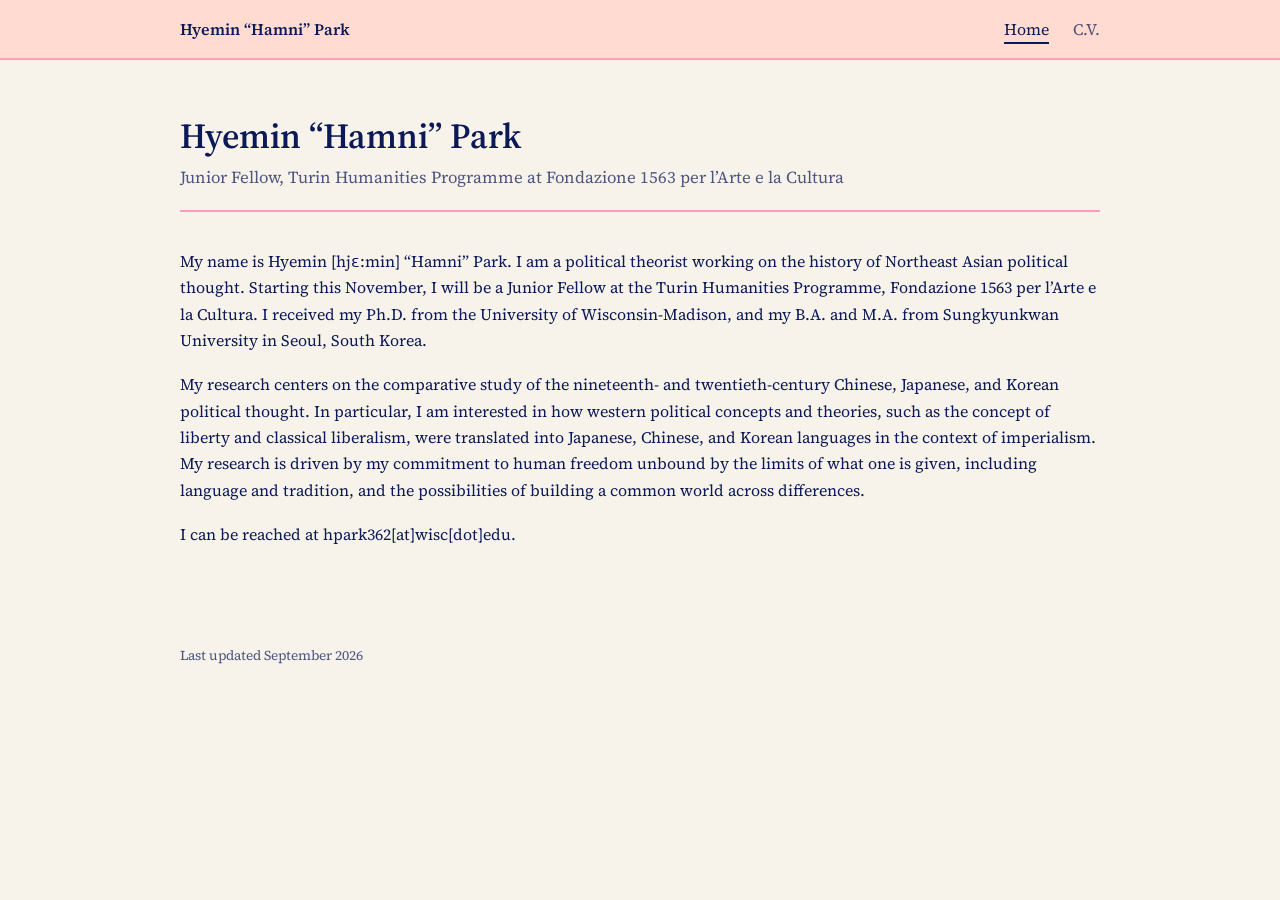
==== index.html @ 97d0da28 "Add files via upload" ====
<!DOCTYPE html>
<html lang="en">
<head>
  <meta charset="utf-8">
  <meta name="viewport" content="width=device-width, initial-scale=1">
  <title>Hyemin “Hamni” Park</title>
  <meta name="description" content="Political theorist narrating 19-20C Japanese, Chinese, and Korean political thought">
  <link rel="preconnect" href="https://fonts.googleapis.com">
  <link rel="preconnect" href="https://fonts.gstatic.com" crossorigin>
  <link href="https://fonts.googleapis.com/css2?family=Source+Serif+4:ital,opsz,wght@0,8..60,400;0,8..60,600;1,8..60,400&display=swap" rel="stylesheet">
  <link rel="stylesheet" href="style.css">
</head>
<body>
  <nav class="site-nav">
    <div class="inner">
      <a class="site-name" href="index.html">Hyemin “Hamni” Park</a>
      <ul>
        <li><a href="index.html" aria-current="page">Home</a></li>
        <li><a href="cv.html">C.V.</a></li>
      </ul>
    </div>
  </nav>

  <main>
    <h1>Hyemin “Hamni” Park</h1>
    <p class="affil">
      Junior Fellow, Turin Humanities Programme at Fondazione 1563 per l’Arte e la Cultura
    </p>

    <div class="profile">
      <div class="bio">
        <p>
          My name is Hyemin [hjɛ:min] “Hamni” Park. I am a political theorist working on
          the history of Northeast Asian political thought. Starting this November, I will
          be a Junior Fellow at the Turin Humanities Programme, Fondazione 1563 per l’Arte
          e la Cultura. I received my Ph.D. from the University of Wisconsin-Madison, and
          my B.A. and M.A. from Sungkyunkwan University in Seoul, South Korea.
        </p>
        <p>
          My research centers on the comparative study of the nineteenth- and
          twentieth-century Chinese, Japanese, and Korean political thought. In particular,
          I am interested in how western political concepts and theories, such as the
          concept of liberty and classical liberalism, were translated into Japanese,
          Chinese, and Korean languages in the context of imperialism. My research is
          driven by my commitment to human freedom unbound by the limits of what one is
          given, including language and tradition, and the possibilities of building a
          common world across differences.
        </p>
        <p>
          I can be reached at hpark362[at]wisc[dot]edu.
        </p>
      </div>

      <!-- Photo loads from Google Drive. If it fails to load, it hides itself instead of showing a broken image. -->
      <img class="photo" src="https://lh3.googleusercontent.com/d/18U4H5WpxtSTLAOY7A7J10qEoJC1iHhuo" alt="Photo of Hyemin Park" referrerpolicy="no-referrer" onerror="this.remove()">
    </div>
  </main>

  <footer>Last updated September 2026</footer>
</body>
</html>
---- style.css ----
/* Color palette
   #F8F3EA  cream  (page background)
   #0B1957  navy   (text)
   #FFDBD1  peach  (header bar, soft fills)
   #FA9EBC  pink   (accents: link underlines, dividers) */
:root {
  --cream: #F8F3EA;
  --navy: #0B1957;
  --peach: #FFDBD1;
  --pink: #FA9EBC;

  --bg: var(--cream);
  --text: var(--navy);
  --muted: rgba(11, 25, 87, 0.72);
  --nav-bg: var(--peach);
  --rule: var(--pink);
  --link: var(--navy);
  --link-line: var(--pink);
  --link-hover-bg: var(--peach);
  --current: var(--navy);
}
/* Dark mode (for visitors whose devices are set to dark): same palette, flipped */
@media (prefers-color-scheme: dark) {
  :root {
    --bg: var(--navy);
    --text: var(--cream);
    --muted: rgba(248, 243, 234, 0.75);
    --nav-bg: #13246e;
    --rule: var(--pink);
    --link: var(--peach);
    --link-line: var(--pink);
    --link-hover-bg: #13246e;
    --current: var(--pink);
  }
}
* { box-sizing: border-box; }
body {
  margin: 0;
  background: var(--bg);
  color: var(--text);
  font-family: "Source Serif 4", Georgia, "Times New Roman", serif;
  font-size: 12pt;
  line-height: 1.65;
}
a {
  color: var(--link);
  text-decoration-color: var(--link-line);
  text-decoration-thickness: 2px;
  text-underline-offset: 3px;
}
a:hover { background: var(--link-hover-bg); }
p { margin: 0 0 1.1rem; }

/* Top navigation bar */
.site-nav {
  background: var(--nav-bg);
  border-bottom: 2px solid var(--rule);
}
.site-nav .inner {
  max-width: 60rem;
  margin: 0 auto;
  padding: 1rem 1.25rem;
  display: flex;
  justify-content: space-between;
  align-items: baseline;
  flex-wrap: wrap;
  gap: 0.5rem 1.5rem;
}
.site-name {
  font-weight: 600;
  color: var(--text);
  text-decoration: none;
}
.site-nav a:hover { background: none; }
.site-nav ul {
  list-style: none;
  margin: 0;
  padding: 0;
  display: flex;
  gap: 1.5rem;
}
.site-nav ul a {
  color: var(--muted);
  text-decoration: none;
}
.site-nav ul a:hover { color: var(--text); }
.site-nav ul a[aria-current="page"] {
  color: var(--text);
  border-bottom: 2px solid var(--current);
  padding-bottom: 2px;
}

/* Page body */
main {
  max-width: 60rem;
  margin: 0 auto;
  padding: 3.5rem 1.25rem 3rem;
}
h1 {
  font-size: 2.2rem;
  font-weight: 600;
  line-height: 1.15;
  margin: 0 0 0.5rem;
}
.affil {
  margin: 0 0 2.25rem;
  padding-bottom: 1.25rem;
  border-bottom: 2px solid var(--rule);
  color: var(--muted);
  font-size: 1.05rem;
  line-height: 1.5;
}

/* Home: bio on the left, photo on the right */
.profile {
  display: flex;
  gap: 3rem;
  align-items: flex-start;
}
.bio { flex: 1; min-width: 0; }
.photo {
  width: 15rem;
  aspect-ratio: 3 / 4;
  object-fit: cover;
  flex-shrink: 0;
  background: var(--peach);
}

footer {
  max-width: 60rem;
  margin: 2rem auto 0;
  padding: 0 1.25rem 3rem;
  color: var(--muted);
  font-size: 0.85rem;
}

/* Phones: photo stacks above the bio */
@media (max-width: 700px) {
  main { padding-top: 2.5rem; }
  h1 { font-size: 1.9rem; }
  .profile { flex-direction: column-reverse; gap: 1.75rem; }
  .photo { width: 12rem; }
}
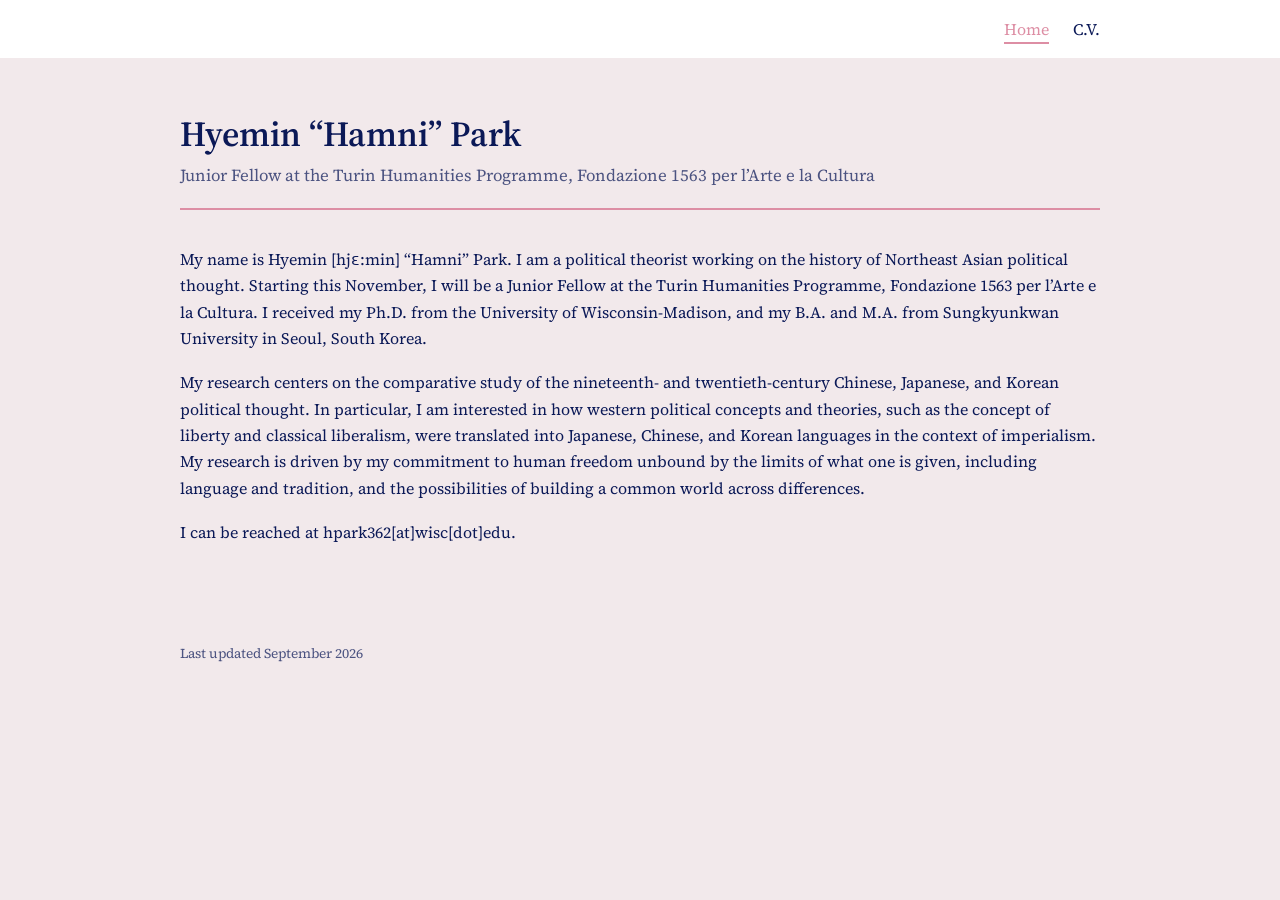
==== commit bd5aad38: "Add files via upload" ====
--- a/index.html
+++ b/index.html
@@ -13,7 +13,6 @@
 <body>
   <nav class="site-nav">
     <div class="inner">
-      <a class="site-name" href="index.html">Hyemin “Hamni” Park</a>
       <ul>
         <li><a href="index.html" aria-current="page">Home</a></li>
         <li><a href="cv.html">C.V.</a></li>
@@ -24,7 +23,7 @@
   <main>
     <h1>Hyemin “Hamni” Park</h1>
     <p class="affil">
-      Junior Fellow, Turin Humanities Programme at Fondazione 1563 per l’Arte e la Cultura
+      Junior Fellow at the Turin Humanities Programme, Fondazione 1563 per l’Arte e la Cultura
     </p>
 
     <div class="profile">
--- a/style.css
+++ b/style.css
@@ -1,36 +1,33 @@
 /* Color palette
-   #F8F3EA  cream  (page background)
-   #0B1957  navy   (text)
-   #FFDBD1  peach  (header bar, soft fills)
-   #FA9EBC  pink   (accents: link underlines, dividers) */
+   #F2E9EB  blush    (page background)
+   #FFFFFF  white    (header bar)
+   #0B1957  navy     (text, unselected header links)
+   #DD8EA4  rose     (accent: current page in header, link underlines, dividers) */
 :root {
-  --cream: #F8F3EA;
+  --blush: #F2E9EB;
+  --white: #FFFFFF;
   --navy: #0B1957;
-  --peach: #FFDBD1;
-  --pink: #FA9EBC;
+  --rose: #DD8EA4;
 
-  --bg: var(--cream);
+  --bg: var(--blush);
   --text: var(--navy);
   --muted: rgba(11, 25, 87, 0.72);
-  --nav-bg: var(--peach);
-  --rule: var(--pink);
+  --nav-bg: var(--white);
+  --nav-text: var(--navy);
+  --accent: var(--rose);
   --link: var(--navy);
-  --link-line: var(--pink);
-  --link-hover-bg: var(--peach);
-  --current: var(--navy);
+  --link-hover-bg: rgba(221, 142, 164, 0.22);
 }
 /* Dark mode (for visitors whose devices are set to dark): same palette, flipped */
 @media (prefers-color-scheme: dark) {
   :root {
     --bg: var(--navy);
-    --text: var(--cream);
-    --muted: rgba(248, 243, 234, 0.75);
+    --text: var(--blush);
+    --muted: rgba(242, 233, 235, 0.75);
     --nav-bg: #13246e;
-    --rule: var(--pink);
-    --link: var(--peach);
-    --link-line: var(--pink);
-    --link-hover-bg: #13246e;
-    --current: var(--pink);
+    --nav-text: var(--blush);
+    --link: var(--blush);
+    --link-hover-bg: rgba(221, 142, 164, 0.25);
   }
 }
 * { box-sizing: border-box; }
@@ -44,7 +41,7 @@
 }
 a {
   color: var(--link);
-  text-decoration-color: var(--link-line);
+  text-decoration-color: var(--accent);
   text-decoration-thickness: 2px;
   text-underline-offset: 3px;
 }
@@ -54,21 +51,20 @@
 /* Top navigation bar */
 .site-nav {
   background: var(--nav-bg);
-  border-bottom: 2px solid var(--rule);
 }
 .site-nav .inner {
   max-width: 60rem;
   margin: 0 auto;
   padding: 1rem 1.25rem;
   display: flex;
-  justify-content: space-between;
+  justify-content: flex-end;
   align-items: baseline;
   flex-wrap: wrap;
   gap: 0.5rem 1.5rem;
 }
 .site-name {
   font-weight: 600;
-  color: var(--text);
+  color: var(--nav-text);
   text-decoration: none;
 }
 .site-nav a:hover { background: none; }
@@ -80,14 +76,15 @@
   gap: 1.5rem;
 }
 .site-nav ul a {
-  color: var(--muted);
+  color: var(--nav-text);
   text-decoration: none;
+  padding-bottom: 2px;
+  border-bottom: 2px solid transparent;
 }
-.site-nav ul a:hover { color: var(--text); }
+.site-nav ul a:hover { border-bottom-color: var(--nav-text); }
 .site-nav ul a[aria-current="page"] {
-  color: var(--text);
-  border-bottom: 2px solid var(--current);
-  padding-bottom: 2px;
+  color: var(--accent);
+  border-bottom-color: var(--accent);
 }
 
 /* Page body */
@@ -105,25 +102,26 @@
 .affil {
   margin: 0 0 2.25rem;
   padding-bottom: 1.25rem;
-  border-bottom: 2px solid var(--rule);
+  border-bottom: 2px solid var(--accent);
   color: var(--muted);
   font-size: 1.05rem;
   line-height: 1.5;
 }
 
-/* Home: bio on the left, photo on the right */
+/* Home: bio on the left, photo on the right, in a 2:1 width ratio */
 .profile {
   display: flex;
   gap: 3rem;
   align-items: flex-start;
 }
-.bio { flex: 1; min-width: 0; }
+.bio { flex: 2 1 0; min-width: 0; }
 .photo {
-  width: 15rem;
+  flex: 1 1 0;
+  min-width: 0;
+  width: 100%;
   aspect-ratio: 3 / 4;
   object-fit: cover;
-  flex-shrink: 0;
-  background: var(--peach);
+  background: rgba(221, 142, 164, 0.25);
 }
 
 footer {
@@ -139,5 +137,5 @@
   main { padding-top: 2.5rem; }
   h1 { font-size: 1.9rem; }
   .profile { flex-direction: column-reverse; gap: 1.75rem; }
-  .photo { width: 12rem; }
+  .photo { flex: none; width: 12rem; }
 }
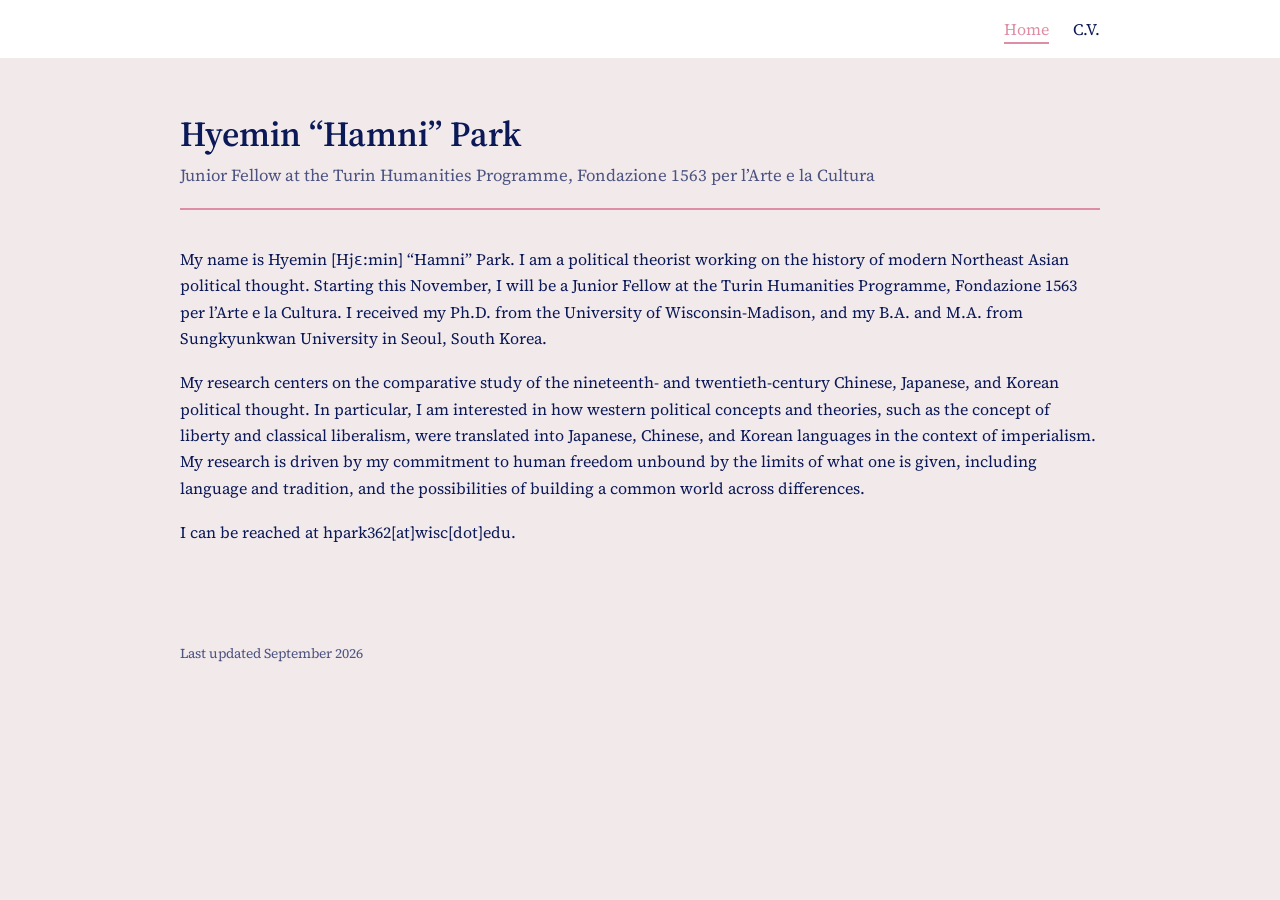
==== commit cc978cc5: "Update index.html" ====
--- a/index.html
+++ b/index.html
@@ -29,8 +29,8 @@
     <div class="profile">
       <div class="bio">
         <p>
-          My name is Hyemin [hjɛ:min] “Hamni” Park. I am a political theorist working on
-          the history of Northeast Asian political thought. Starting this November, I will
+          My name is Hyemin [Hjɛ:min] “Hamni” Park. I am a political theorist working on
+          the history of modern Northeast Asian political thought. Starting this November, I will
           be a Junior Fellow at the Turin Humanities Programme, Fondazione 1563 per l’Arte
           e la Cultura. I received my Ph.D. from the University of Wisconsin-Madison, and
           my B.A. and M.A. from Sungkyunkwan University in Seoul, South Korea.
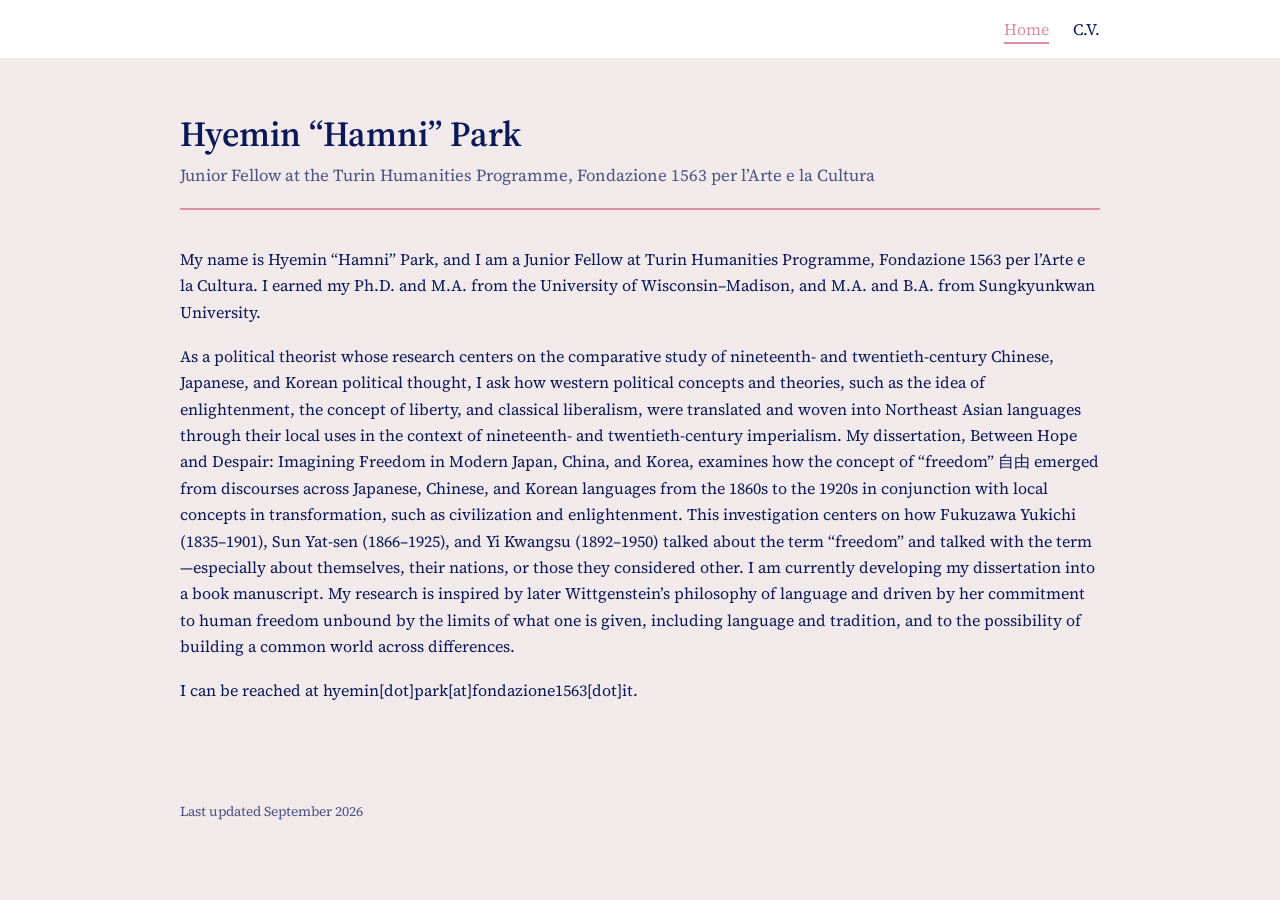
==== commit 4ddca5d2: "Add files via upload" ====
--- a/index.html
+++ b/index.html
@@ -29,29 +29,20 @@
     <div class="profile">
       <div class="bio">
         <p>
-          My name is Hyemin [Hjɛ:min] “Hamni” Park. I am a political theorist working on
-          the history of modern Northeast Asian political thought. Starting this November, I will
-          be a Junior Fellow at the Turin Humanities Programme, Fondazione 1563 per l’Arte
-          e la Cultura. I received my Ph.D. from the University of Wisconsin-Madison, and
-          my B.A. and M.A. from Sungkyunkwan University in Seoul, South Korea.
+          My name is Hyemin “Hamni” Park, and I am a Junior Fellow at Turin Humanities Programme, Fondazione 1563 per l’Arte e la Cultura. 
+          I earned my Ph.D. and M.A. from the University of Wisconsin–Madison, and M.A. and B.A. from Sungkyunkwan University.
         </p>
         <p>
-          My research centers on the comparative study of the nineteenth- and
-          twentieth-century Chinese, Japanese, and Korean political thought. In particular,
-          I am interested in how western political concepts and theories, such as the
-          concept of liberty and classical liberalism, were translated into Japanese,
-          Chinese, and Korean languages in the context of imperialism. My research is
-          driven by my commitment to human freedom unbound by the limits of what one is
-          given, including language and tradition, and the possibilities of building a
-          common world across differences.
+          
+As a political theorist whose research centers on the comparative study of nineteenth- and twentieth-century Chinese, Japanese, and Korean political thought, I ask how western political concepts and theories, such as the idea of enlightenment, the concept of liberty, and classical liberalism, were translated and woven into Northeast Asian languages through their local uses in the context of nineteenth- and twentieth-century imperialism. My dissertation, Between Hope and Despair: Imagining Freedom in Modern Japan, China, and Korea, examines how the concept of “freedom” 自由 emerged from discourses across Japanese, Chinese, and Korean languages from the 1860s to the 1920s in conjunction with local concepts in transformation, such as civilization and enlightenment. This investigation centers on how Fukuzawa Yukichi (1835–1901), Sun Yat-sen (1866–1925), and Yi Kwangsu (1892–1950) talked about the term “freedom” and talked with the term—especially about themselves, their nations, or those they considered other. I am currently developing my dissertation into a book manuscript. My research is inspired by later Wittgenstein’s philosophy of language and driven by her commitment to human freedom unbound by the limits of what one is given, including language and tradition, and to the possibility of building a common world across differences.
         </p>
         <p>
-          I can be reached at hpark362[at]wisc[dot]edu.
+          I can be reached at hyemin[dot]park[at]fondazione1563[dot]it.
         </p>
       </div>
 
       <!-- Photo loads from Google Drive. If it fails to load, it hides itself instead of showing a broken image. -->
-      <img class="photo" src="https://lh3.googleusercontent.com/d/18U4H5WpxtSTLAOY7A7J10qEoJC1iHhuo" alt="Photo of Hyemin Park" referrerpolicy="no-referrer" onerror="this.remove()">
+      <img class="photo" src="https://lh3.googleusercontent.com/d/17HuYsrk5NtCyE2o3_3eqSpXmhO39Js_l" alt="Photo of Hyemin Park" referrerpolicy="no-referrer" onerror="this.remove()">
     </div>
   </main>
 
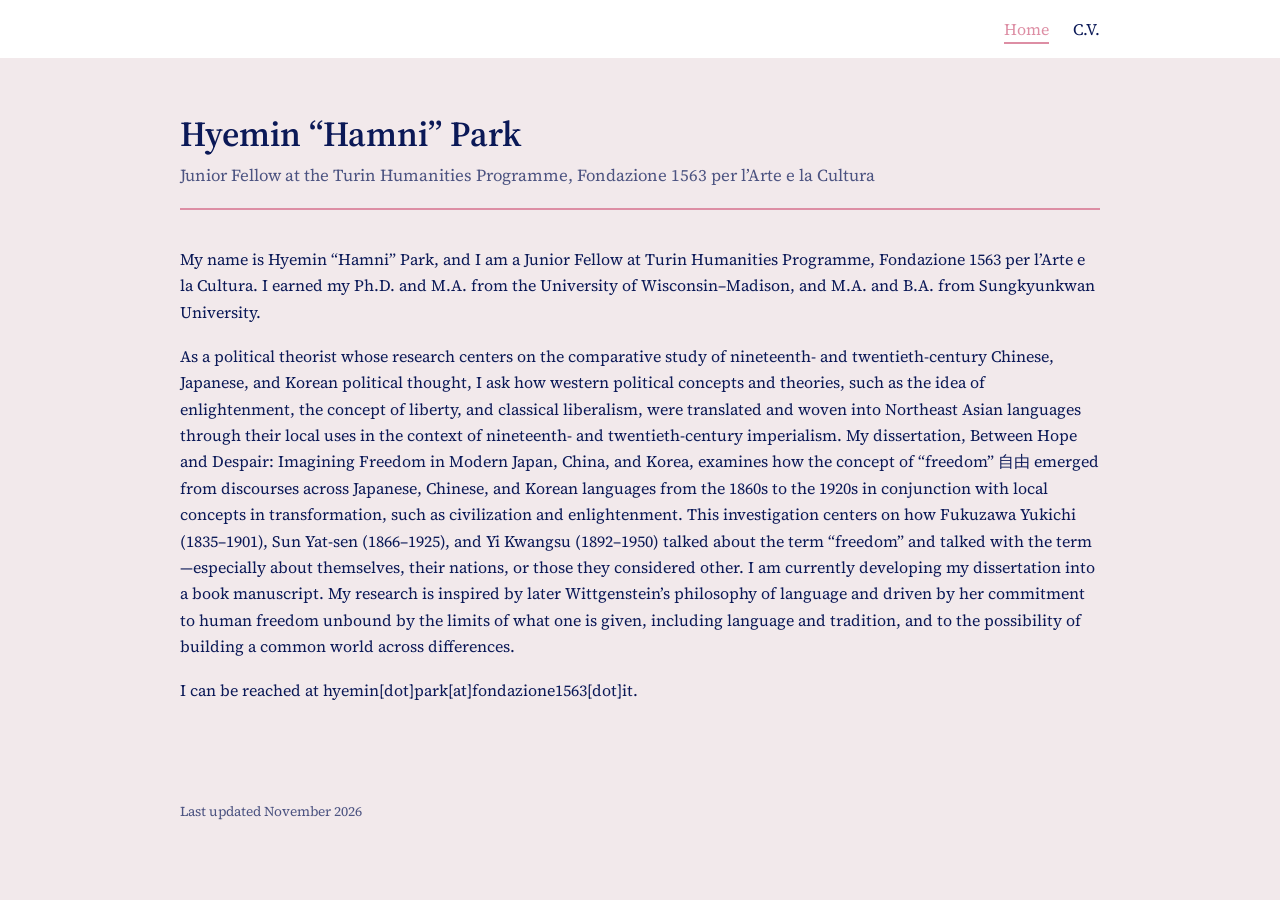
==== commit 81b3317d: "Add files via upload" ====
--- a/index.html
+++ b/index.html
@@ -42,10 +42,10 @@
       </div>
 
       <!-- Photo loads from Google Drive. If it fails to load, it hides itself instead of showing a broken image. -->
-      <img class="photo" src="https://lh3.googleusercontent.com/d/17HuYsrk5NtCyE2o3_3eqSpXmhO39Js_l" alt="Photo of Hyemin Park" referrerpolicy="no-referrer" onerror="this.remove()">
+      <img class="photo" src="https://lh3.googleusercontent.com/d/17HuYsrk5NtCyE2o3_3eqSpXmhO39Js" alt="Photo of Hyemin Park" referrerpolicy="no-referrer" onerror="this.remove()">
     </div>
   </main>
 
-  <footer>Last updated September 2026</footer>
+  <footer>Last updated November 2026</footer>
 </body>
 </html>
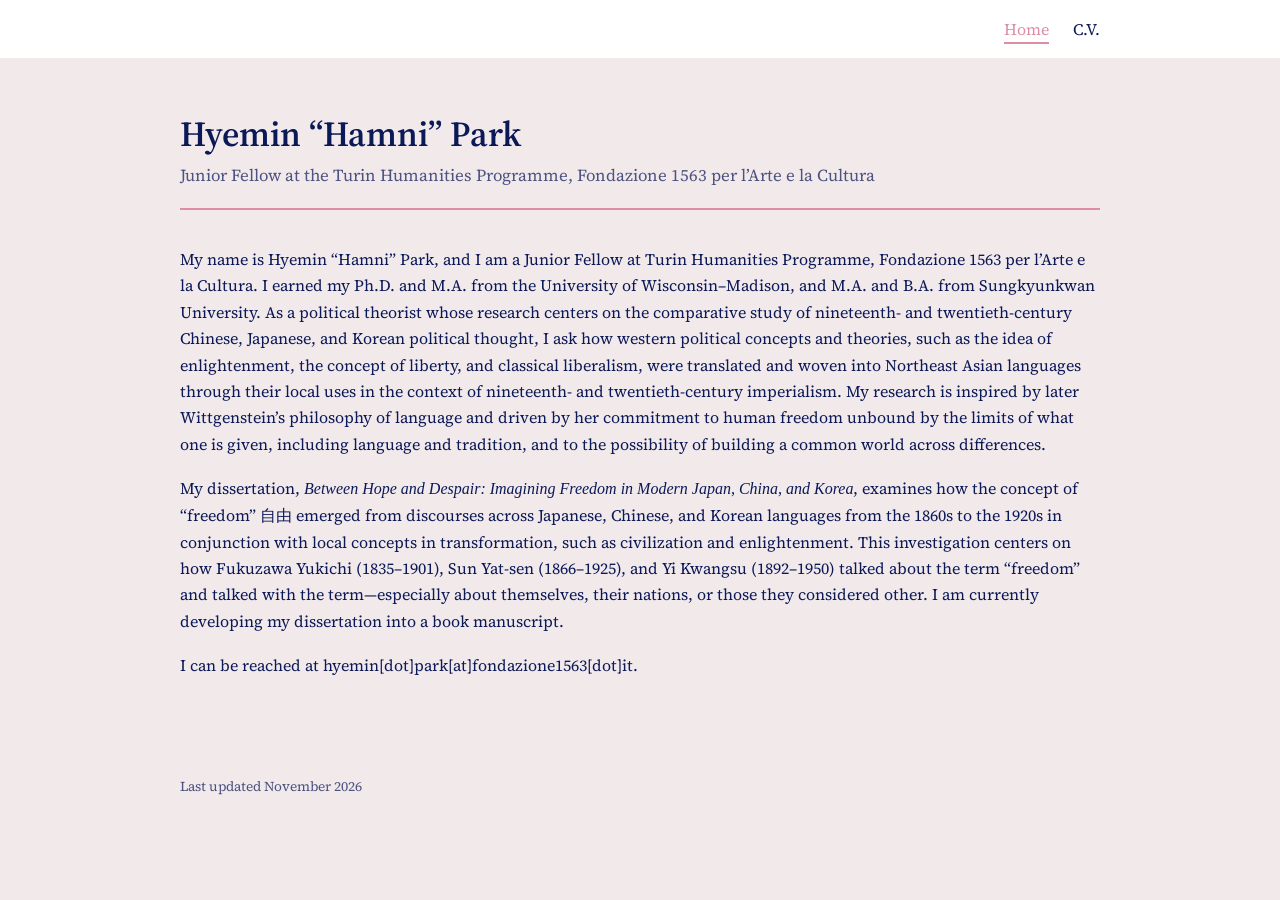
==== commit 53e38995: "Add files via upload" ====
--- a/index.html
+++ b/index.html
@@ -29,12 +29,11 @@
     <div class="profile">
       <div class="bio">
         <p>
-          My name is Hyemin “Hamni” Park, and I am a Junior Fellow at Turin Humanities Programme, Fondazione 1563 per l’Arte e la Cultura. 
-          I earned my Ph.D. and M.A. from the University of Wisconsin–Madison, and M.A. and B.A. from Sungkyunkwan University.
+My name is Hyemin “Hamni” Park, and I am a Junior Fellow at Turin Humanities Programme, Fondazione 1563 per l’Arte e la Cultura. 
+I earned my Ph.D. and M.A. from the University of Wisconsin–Madison, and M.A. and B.A. from Sungkyunkwan University. As a political theorist whose research centers on the comparative study of nineteenth- and twentieth-century Chinese, Japanese, and Korean political thought, I ask how western political concepts and theories, such as the idea of enlightenment, the concept of liberty, and classical liberalism, were translated and woven into Northeast Asian languages through their local uses in the context of nineteenth- and twentieth-century imperialism. My research is inspired by later Wittgenstein’s philosophy of language and driven by her commitment to human freedom unbound by the limits of what one is given, including language and tradition, and to the possibility of building a common world across differences.
         </p>
         <p>
-          
-As a political theorist whose research centers on the comparative study of nineteenth- and twentieth-century Chinese, Japanese, and Korean political thought, I ask how western political concepts and theories, such as the idea of enlightenment, the concept of liberty, and classical liberalism, were translated and woven into Northeast Asian languages through their local uses in the context of nineteenth- and twentieth-century imperialism. My dissertation, Between Hope and Despair: Imagining Freedom in Modern Japan, China, and Korea, examines how the concept of “freedom” 自由 emerged from discourses across Japanese, Chinese, and Korean languages from the 1860s to the 1920s in conjunction with local concepts in transformation, such as civilization and enlightenment. This investigation centers on how Fukuzawa Yukichi (1835–1901), Sun Yat-sen (1866–1925), and Yi Kwangsu (1892–1950) talked about the term “freedom” and talked with the term—especially about themselves, their nations, or those they considered other. I am currently developing my dissertation into a book manuscript. My research is inspired by later Wittgenstein’s philosophy of language and driven by her commitment to human freedom unbound by the limits of what one is given, including language and tradition, and to the possibility of building a common world across differences.
+My dissertation, <em>Between Hope and Despair: Imagining Freedom in Modern Japan, China, and Korea</em>, examines how the concept of “freedom” 自由 emerged from discourses across Japanese, Chinese, and Korean languages from the 1860s to the 1920s in conjunction with local concepts in transformation, such as civilization and enlightenment. This investigation centers on how Fukuzawa Yukichi (1835–1901), Sun Yat-sen (1866–1925), and Yi Kwangsu (1892–1950) talked about the term “freedom” and talked with the term—especially about themselves, their nations, or those they considered other. I am currently developing my dissertation into a book manuscript.
         </p>
         <p>
           I can be reached at hyemin[dot]park[at]fondazione1563[dot]it.
@@ -42,7 +41,7 @@
       </div>
 
       <!-- Photo loads from Google Drive. If it fails to load, it hides itself instead of showing a broken image. -->
-      <img class="photo" src="https://lh3.googleusercontent.com/d/17HuYsrk5NtCyE2o3_3eqSpXmhO39Js" alt="Photo of Hyemin Park" referrerpolicy="no-referrer" onerror="this.remove()">
+      <img class="photo" src="https://lh3.googleusercontent.com/d/17HuYsrk5NtCyE2o3_3eqSpXmhO39Js_l" alt="Photo of Hyemin Park" referrerpolicy="no-referrer" onerror="this.remove()">
     </div>
   </main>
 
